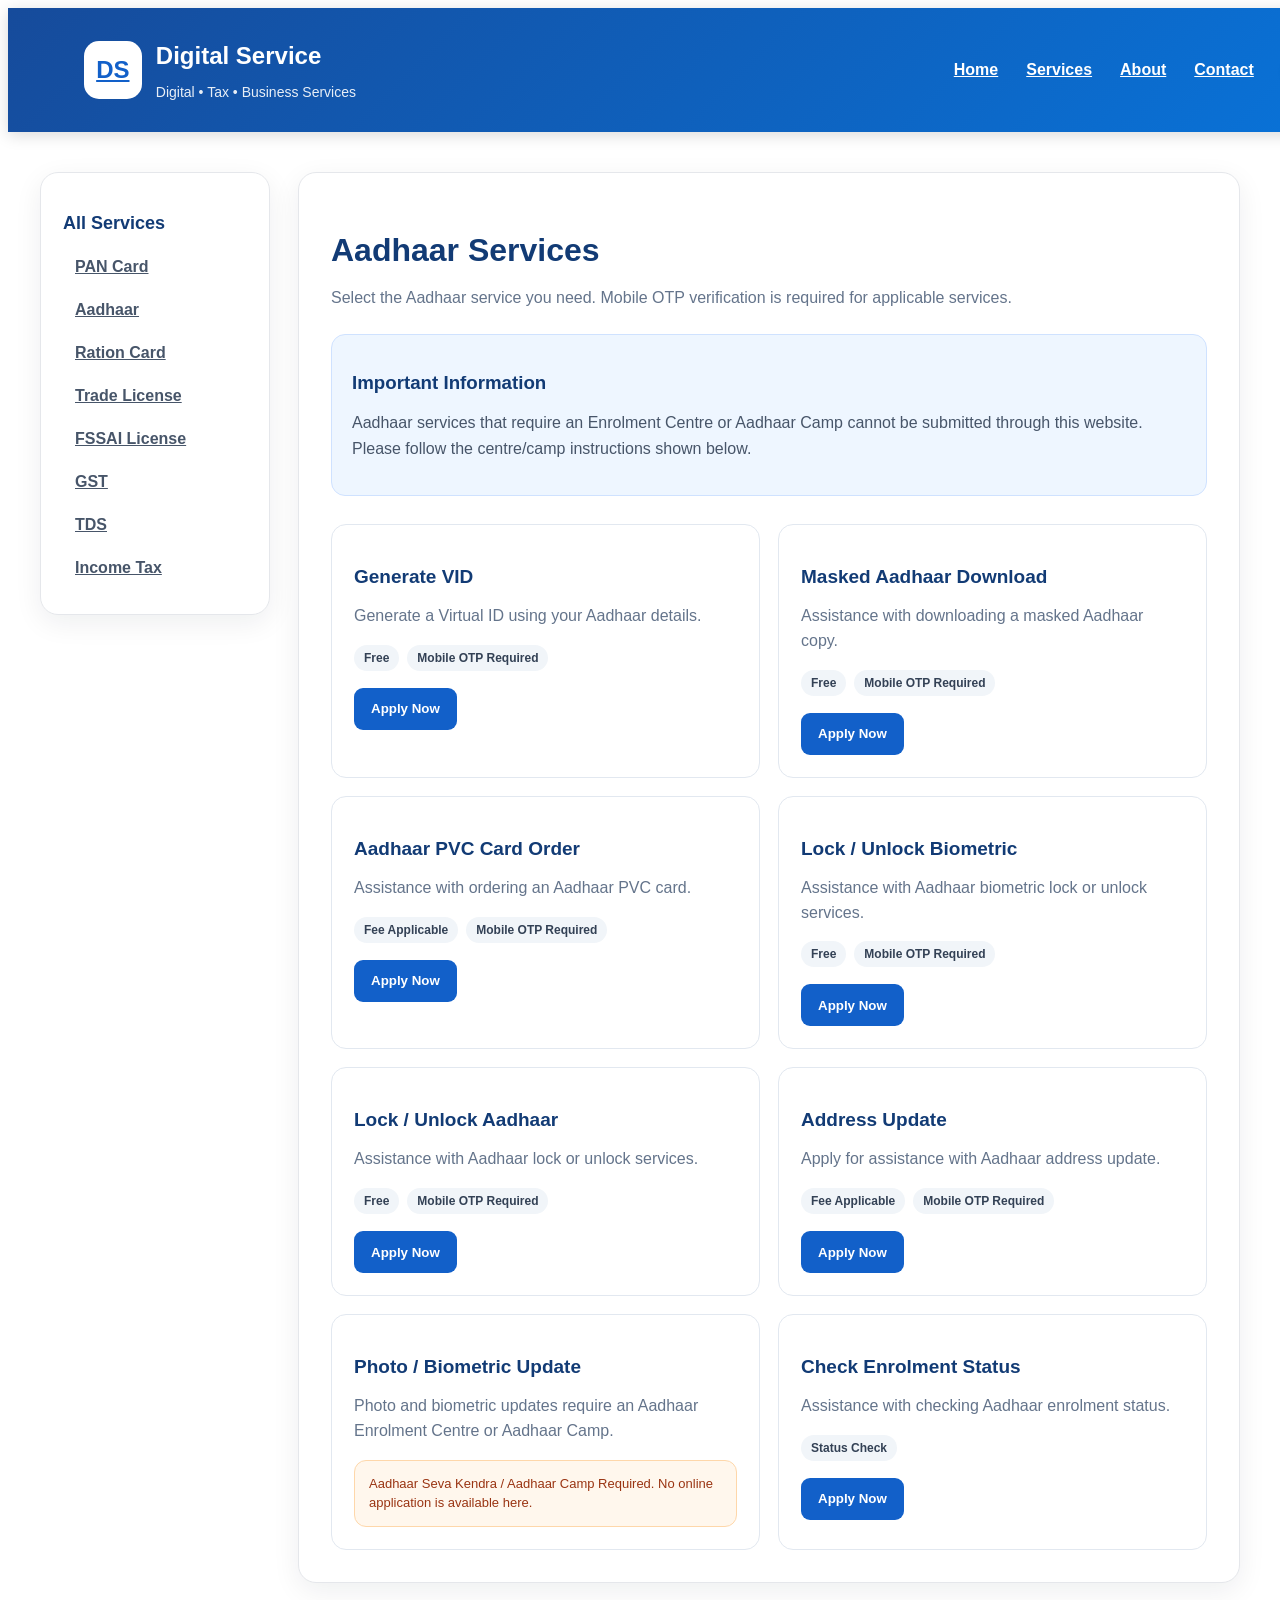
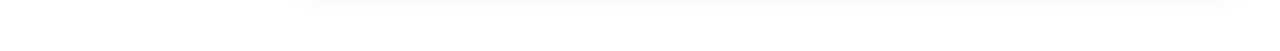
==== aadhaar-services.html @ f0ecd900 "Add Aadhaar services page and login redirect" ====
<!DOCTYPE html>
<html lang="en">
<head>
    <meta charset="UTF-8">
    <meta name="viewport" content="width=device-width, initial-scale=1.0">

    <title>Aadhaar Services | Digital Service</title>
    <meta name="description" content="Aadhaar related digital assistance services by Digital Service.">

    <link rel="stylesheet" href="theme.css">

    <style>
        /* Existing Digital Service navbar styles */
        .navbar {
            width: 100%;
            background: linear-gradient(135deg, #164b9b, #0875dc);
            color: white;
            padding: 18px 6%;
            display: flex;
            align-items: center;
            justify-content: space-between;
            gap: 30px;
            position: sticky;
            top: 0;
            z-index: 999;
            box-shadow: 0 3px 15px rgba(0,0,0,0.15);
        }

        .brand {
            display: flex;
            align-items: center;
            gap: 14px;
            flex-shrink: 0;
        }

        .brand-logo {
            width: 58px;
            height: 58px;
            background: white;
            color: #1260c9;
            border-radius: 15px;
            display: flex;
            align-items: center;
            justify-content: center;
            font-size: 24px;
            font-weight: 800;
        }

        .brand-text h1 {
            font-size: 24px;
            margin-bottom: 3px;
        }

        .brand-text p {
            font-size: 14px;
            opacity: 0.9;
        }

        .nav-links {
            display: flex;
            align-items: center;
            justify-content: flex-end;
            gap: 28px;
            font-weight: 600;
        }

        .nav-links a {
            color: white;
            transition: 0.2s;
            white-space: nowrap;
        }

        .nav-links a:hover {
            opacity: 0.75;
        }

        @media (max-width: 1100px) {
            .navbar {
                padding: 15px 3%;
            }

            .nav-links {
                gap: 16px;
                font-size: 14px;
            }
        }

        @media (max-width: 800px) {
            .navbar {
                flex-direction: column;
                align-items: flex-start;
            }

            .nav-links {
                width: 100%;
                justify-content: flex-start;
                flex-wrap: wrap;
                gap: 14px 20px;
            }
        }

        @media (max-width: 520px) {
            .brand-logo {
                width: 48px;
                height: 48px;
                font-size: 20px;
            }

            .brand-text h1 {
                font-size: 20px;
            }

            .brand-text p {
                font-size: 12px;
            }
        }

        .aadhaar-page {
            max-width: 1200px;
            margin: 0 auto;
            padding: 40px 24px 60px;
        }

        .aadhaar-layout {
            display: grid;
            grid-template-columns: 230px minmax(0, 1fr);
            gap: 28px;
            align-items: start;
        }

        .aadhaar-sidebar,
        .aadhaar-main-card {
            background: #ffffff;
            border: 1px solid #e5e7eb;
            border-radius: 18px;
            box-shadow: 0 8px 28px rgba(15, 23, 42, 0.07);
        }

        .aadhaar-sidebar {
            padding: 22px;
            position: sticky;
            top: 105px;
        }

        .aadhaar-sidebar h3 {
            margin-bottom: 14px;
            color: #123b75;
            font-size: 18px;
        }

        .aadhaar-sidebar a {
            display: block;
            padding: 10px 12px;
            border-radius: 9px;
            color: #475569;
            font-weight: 600;
            margin-bottom: 5px;
        }

        .aadhaar-sidebar a:hover {
            background: #eef5ff;
            color: #1260c9;
        }

        .aadhaar-main-card {
            padding: 32px;
        }

        .aadhaar-heading {
            margin-bottom: 24px;
        }

        .aadhaar-heading h2 {
            color: #123b75;
            font-size: 32px;
            margin-bottom: 8px;
        }

        .aadhaar-heading p {
            color: #64748b;
            line-height: 1.6;
        }

        .aadhaar-info {
            background: #eef6ff;
            border: 1px solid #cfe2ff;
            border-radius: 14px;
            padding: 18px 20px;
            margin-bottom: 28px;
        }

        .aadhaar-info h3 {
            color: #123b75;
            margin-bottom: 8px;
        }

        .aadhaar-info p {
            color: #475569;
            line-height: 1.6;
        }

        .aadhaar-services-grid {
            display: grid;
            grid-template-columns: repeat(2, minmax(0, 1fr));
            gap: 18px;
        }

        .aadhaar-service-card {
            border: 1px solid #e2e8f0;
            border-radius: 15px;
            padding: 22px;
            background: #ffffff;
            transition: transform 0.2s ease, box-shadow 0.2s ease;
        }

        .aadhaar-service-card:hover {
            transform: translateY(-2px);
            box-shadow: 0 8px 22px rgba(15, 23, 42, 0.08);
        }

        .aadhaar-service-card h3 {
            color: #123b75;
            font-size: 19px;
            margin-bottom: 8px;
        }

        .aadhaar-service-card p {
            color: #64748b;
            line-height: 1.55;
            margin-bottom: 16px;
        }

        .aadhaar-meta {
            display: flex;
            flex-wrap: wrap;
            gap: 8px;
            margin-bottom: 17px;
        }

        .aadhaar-badge {
            display: inline-flex;
            align-items: center;
            padding: 6px 10px;
            border-radius: 999px;
            background: #f1f5f9;
            color: #334155;
            font-size: 12px;
            font-weight: 700;
        }

        .aadhaar-apply-btn {
            display: inline-flex;
            align-items: center;
            justify-content: center;
            min-height: 42px;
            padding: 10px 17px;
            border: 0;
            border-radius: 9px;
            background: #1260c9;
            color: #ffffff !important;
            font-weight: 700;
            cursor: pointer;
        }

        .aadhaar-apply-btn:hover {
            background: #0d4fa8;
        }

        .aadhaar-centre-box {
            background: #fff7ed;
            border: 1px solid #fed7aa;
            border-radius: 12px;
            padding: 13px 14px;
            color: #9a3412;
            font-size: 13px;
            line-height: 1.5;
        }

        @media (max-width: 850px) {
            .aadhaar-layout {
                grid-template-columns: 1fr;
            }

            .aadhaar-sidebar {
                position: static;
            }

            .aadhaar-services-grid {
                grid-template-columns: 1fr;
            }
        }

        html[data-theme="dark"] .aadhaar-sidebar,
        html[data-theme="dark"] .aadhaar-main-card,
        html[data-theme="dark"] .aadhaar-service-card {
            background: #1e1e1e !important;
            border-color: #333 !important;
            color: #f1f1f1 !important;
        }

        html[data-theme="dark"] .aadhaar-sidebar h3,
        html[data-theme="dark"] .aadhaar-heading h2,
        html[data-theme="dark"] .aadhaar-info h3,
        html[data-theme="dark"] .aadhaar-service-card h3 {
            color: #f1f1f1 !important;
        }

        html[data-theme="dark"] .aadhaar-sidebar a,
        html[data-theme="dark"] .aadhaar-heading p,
        html[data-theme="dark"] .aadhaar-info p,
        html[data-theme="dark"] .aadhaar-service-card p {
            color: #cbd5e1 !important;
        }

        html[data-theme="dark"] .aadhaar-info {
            background: #172554 !important;
            border-color: #1e40af !important;
        }

        html[data-theme="dark"] .aadhaar-badge {
            background: #334155 !important;
            color: #f1f5f9 !important;
        }

        html[data-theme="dark"] .aadhaar-centre-box {
            background: #431407 !important;
            border-color: #7c2d12 !important;
            color: #fed7aa !important;
        }
    </style>
</head>

<body>

<header class="navbar">
    <div class="brand">
        <a href="index.html" class="brand-logo" aria-label="Digital Service Home">DS</a>

        <div class="brand-text">
            <h1>Digital Service</h1>
            <p>Digital • Tax • Business Services</p>
        </div>
    </div>

    <nav class="nav-links">
        <a href="index.html">Home</a>
        <a href="index.html#services">Services</a>
        <a href="index.html#about">About</a>
        <a href="index.html#contact">Contact</a>
    </nav>
</header>

<main class="aadhaar-page">

    <div class="aadhaar-layout">

        <aside class="aadhaar-sidebar">
            <h3>All Services</h3>

            <a href="index.html#services">PAN Card</a>
            <a href="aadhaar-services.html">Aadhaar</a>
            <a href="index.html#services">Ration Card</a>
            <a href="index.html#services">Trade License</a>
            <a href="index.html#services">FSSAI License</a>
            <a href="index.html#services">GST</a>
            <a href="index.html#services">TDS</a>
            <a href="index.html#services">Income Tax</a>
        </aside>

        <section class="aadhaar-main-card">

            <div class="aadhaar-heading">
                <h2>Aadhaar Services</h2>
                <p>
                    Select the Aadhaar service you need.
                    Mobile OTP verification is required for applicable services.
                </p>
            </div>

            <div class="aadhaar-info">
                <h3>Important Information</h3>
                <p>
                    Aadhaar services that require an Enrolment Centre or
                    Aadhaar Camp cannot be submitted through this website.
                    Please follow the centre/camp instructions shown below.
                </p>
            </div>

            <div class="aadhaar-services-grid">

                <article class="aadhaar-service-card">
                    <h3>Generate VID</h3>
                    <p>Generate a Virtual ID using your Aadhaar details.</p>

                    <div class="aadhaar-meta">
                        <span class="aadhaar-badge">Free</span>
                        <span class="aadhaar-badge">Mobile OTP Required</span>
                    </div>

                    <button
                        class="aadhaar-apply-btn"
                        type="button"
                        onclick="applyAadhaarService('Generate VID')">
                        Apply Now
                    </button>
                </article>

                <article class="aadhaar-service-card">
                    <h3>Masked Aadhaar Download</h3>
                    <p>Assistance with downloading a masked Aadhaar copy.</p>

                    <div class="aadhaar-meta">
                        <span class="aadhaar-badge">Free</span>
                        <span class="aadhaar-badge">Mobile OTP Required</span>
                    </div>

                    <button
                        class="aadhaar-apply-btn"
                        type="button"
                        onclick="applyAadhaarService('Masked Aadhaar Download')">
                        Apply Now
                    </button>
                </article>

                <article class="aadhaar-service-card">
                    <h3>Aadhaar PVC Card Order</h3>
                    <p>Assistance with ordering an Aadhaar PVC card.</p>

                    <div class="aadhaar-meta">
                        <span class="aadhaar-badge">Fee Applicable</span>
                        <span class="aadhaar-badge">Mobile OTP Required</span>
                    </div>

                    <button
                        class="aadhaar-apply-btn"
                        type="button"
                        onclick="applyAadhaarService('Aadhaar PVC Card Order')">
                        Apply Now
                    </button>
                </article>

                <article class="aadhaar-service-card">
                    <h3>Lock / Unlock Biometric</h3>
                    <p>Assistance with Aadhaar biometric lock or unlock services.</p>

                    <div class="aadhaar-meta">
                        <span class="aadhaar-badge">Free</span>
                        <span class="aadhaar-badge">Mobile OTP Required</span>
                    </div>

                    <button
                        class="aadhaar-apply-btn"
                        type="button"
                        onclick="applyAadhaarService('Lock / Unlock Biometric')">
                        Apply Now
                    </button>
                </article>

                <article class="aadhaar-service-card">
                    <h3>Lock / Unlock Aadhaar</h3>
                    <p>Assistance with Aadhaar lock or unlock services.</p>

                    <div class="aadhaar-meta">
                        <span class="aadhaar-badge">Free</span>
                        <span class="aadhaar-badge">Mobile OTP Required</span>
                    </div>

                    <button
                        class="aadhaar-apply-btn"
                        type="button"
                        onclick="applyAadhaarService('Lock / Unlock Aadhaar')">
                        Apply Now
                    </button>
                </article>

                <article class="aadhaar-service-card">
                    <h3>Address Update</h3>
                    <p>Apply for assistance with Aadhaar address update.</p>

                    <div class="aadhaar-meta">
                        <span class="aadhaar-badge">Fee Applicable</span>
                        <span class="aadhaar-badge">Mobile OTP Required</span>
                    </div>

                    <button
                        class="aadhaar-apply-btn"
                        type="button"
                        onclick="applyAadhaarService('Address Update')">
                        Apply Now
                    </button>
                </article>

                <article class="aadhaar-service-card">
                    <h3>Photo / Biometric Update</h3>
                    <p>
                        Photo and biometric updates require an Aadhaar
                        Enrolment Centre or Aadhaar Camp.
                    </p>

                    <div class="aadhaar-centre-box">
                        Aadhaar Seva Kendra / Aadhaar Camp Required.
                        No online application is available here.
                    </div>
                </article>

                <article class="aadhaar-service-card">
                    <h3>Check Enrolment Status</h3>
                    <p>Assistance with checking Aadhaar enrolment status.</p>

                    <div class="aadhaar-meta">
                        <span class="aadhaar-badge">Status Check</span>
                    </div>

                    <button
                        class="aadhaar-apply-btn"
                        type="button"
                        onclick="applyAadhaarService('Check Enrolment Status')">
                        Apply Now
                    </button>
                </article>

            </div>

        </section>

    </div>

</main>

<script src="theme.js"></script>

<script>
function applyAadhaarService(serviceName) {
    window.location.href =
        "apply.html?service=" +
        encodeURIComponent("Aadhaar") +
        "&aadhaarService=" +
        encodeURIComponent(serviceName);
}
</script>

</body>
</html>
---- theme.css ----
/* =====================================================
   SOFT DARK MODE — SHARED WEBSITE THEME
===================================================== */

html[data-theme="dark"] body {
    background: #20242a !important;
    color: #e7e9ec !important;
}

html[data-theme="dark"] .header,
html[data-theme="dark"] .card,
html[data-theme="dark"] .panel,
html[data-theme="dark"] .auth-card,
html[data-theme="dark"] .login-box,
html[data-theme="dark"] .detail-card,
html[data-theme="dark"] .stat-card,
html[data-theme="dark"] .table-wrap,
html[data-theme="dark"] article.card {
    background: #2b3037 !important;
    color: #e7e9ec !important;
    border-color: #424850 !important;
}

html[data-theme="dark"] main,
html[data-theme="dark"] section,
html[data-theme="dark"] article {
    color: #e7e9ec !important;
}

html[data-theme="dark"] input,
html[data-theme="dark"] textarea,
html[data-theme="dark"] select {
    background: #252a30 !important;
    color: #e7e9ec !important;
    border-color: #4a515a !important;
}

html[data-theme="dark"] input::placeholder,
html[data-theme="dark"] textarea::placeholder {
    color: #aeb4bc !important;
}

html[data-theme="dark"] table,
html[data-theme="dark"] th,
html[data-theme="dark"] td {
    background: #2b3037 !important;
    color: #e7e9ec !important;
    border-color: #424850 !important;
}

html[data-theme="dark"] .modal-overlay {
    background: rgba(20, 22, 25, 0.78) !important;
}

html[data-theme="dark"] .modal,
html[data-theme="dark"] .modal-card,
html[data-theme="dark"] .modal-header,
html[data-theme="dark"] .modal-body,
html[data-theme="dark"] .modal-footer {
    background: #2b3037 !important;
    color: #e7e9ec !important;
    border-color: #424850 !important;
}

html[data-theme="dark"] .footer,
html[data-theme="dark"] .site-footer {
    background: #181b1f !important;
    color: #c9ced5 !important;
}

html[data-theme="dark"] a {
    color: #8ab4f8;
}

html[data-theme="dark"] label,
html[data-theme="dark"] p,
html[data-theme="dark"] li {
    color: inherit;
}

.theme-toggle-global {
    position: fixed;
    right: 22px;
    bottom: 22px;
    width: 46px;
    height: 46px;
    border: 1px solid rgba(255,255,255,0.35);
    border-radius: 50%;
    background: #3b82d0;
    color: #fff;
    font-size: 20px;
    cursor: pointer;
    z-index: 99999;
    box-shadow: 0 5px 18px rgba(0,0,0,0.25);
}

/* Homepage dark-mode visual polish */
html[data-theme="dark"] .advertisement-section {
    background: #20242a !important;
}

html[data-theme="dark"] .ad-slider {
    background: #252a30 !important;
    border-color: #3d444c !important;
}

html[data-theme="dark"] .btn-outline {
    background: #2b3037 !important;
    color: #8ab4f8 !important;
    border-color: #4a90e2 !important;
}

html[data-theme="dark"] .btn-outline:hover {
    background: #343b44 !important;
}

html[data-theme="dark"] .btn-primary {
    color: #ffffff !important;
}

/* =====================================================
   GLOBAL TYPOGRAPHY + DARK MODE FIX
===================================================== */

html,
body {
    font-family: Inter, "Segoe UI", Roboto, Helvetica, Arial, sans-serif !important;
}

html[data-theme="dark"] body,
html[data-theme="dark"] main,
html[data-theme="dark"] section,
html[data-theme="dark"] article,
html[data-theme="dark"] .container {
    background-color: #20242a !important;
    color: #e7e9ec !important;
}

html[data-theme="dark"] .success-box {
    background: #2b3037 !important;
    color: #e7e9ec !important;
    border: 1px solid #424850 !important;
}

html[data-theme="dark"] .application-id {
    background: #252f3d !important;
    color: #8ab4f8 !important;
}

html[data-theme="dark"] .new-btn {
    background: #3b82d0 !important;
    color: #ffffff !important;
}

html[data-theme="dark"] footer,
html[data-theme="dark"] footer p,
html[data-theme="dark"] .footer,
html[data-theme="dark"] .site-footer {
    background: #181b1f !important;
    color: #c9ced5 !important;
}

html[data-theme="dark"] h1,
html[data-theme="dark"] h2,
html[data-theme="dark"] h3,
html[data-theme="dark"] h4,
html[data-theme="dark"] h5,
html[data-theme="dark"] h6,
html[data-theme="dark"] p,
html[data-theme="dark"] li,
html[data-theme="dark"] label,
html[data-theme="dark"] td,
html[data-theme="dark"] th {
    color: inherit;
}


/* =====================================================
   COMPACT TOP THEME SWITCH
===================================================== */

.theme-toggle-global {
    position: fixed !important;
    top: 14px !important;
    right: 145px !important;
    bottom: auto !important;
    width: 68px !important;
    height: 30px !important;
    padding: 3px !important;
    display: flex !important;
    align-items: center !important;
    justify-content: space-between !important;
    border: 1px solid #cbd5e1 !important;
    border-radius: 999px !important;
    background: #e8edf4 !important;
    color: #64748b !important;
    box-shadow: 0 2px 8px rgba(0,0,0,.16) !important;
    font-size: 14px !important;
    line-height: 1 !important;
    cursor: pointer !important;
    z-index: 99999 !important;
}

.theme-toggle-icon {
    width: 22px !important;
    height: 22px !important;
    display: flex !important;
    align-items: center !important;
    justify-content: center !important;
    font-size: 15px !important;
    z-index: 2 !important;
}

.theme-toggle-track {
    position: absolute !important;
    top: 3px !important;
    left: 3px !important;
    width: 24px !important;
    height: 24px !important;
    border-radius: 50% !important;
    background: #ffffff !important;
    box-shadow: 0 1px 4px rgba(0,0,0,.22) !important;
    transition: transform .22s ease !important;
    pointer-events: none !important;
}

.theme-toggle-knob {
    display: none !important;
}

.theme-toggle-sun {
    color: #475569 !important;
}

.theme-toggle-moon {
    color: #94a3b8 !important;
}

.theme-toggle-global.is-dark {
    background: #20283a !important;
    border-color: #3f4b63 !important;
    color: #cbd5e1 !important;
}

.theme-toggle-global.is-dark .theme-toggle-track {
    transform: translateX(38px) !important;
    background: #596579 !important;
}

.theme-toggle-global.is-dark .theme-toggle-sun {
    color: #64748b !important;
}

.theme-toggle-global.is-dark .theme-toggle-moon {
    color: #f1f5f9 !important;
}

@media (max-width: 700px) {
    .theme-toggle-global {
        top: 10px !important;
        right: 82px !important;
        width: 62px !important;
        height: 28px !important;
    }

    .theme-toggle-global.is-dark .theme-toggle-track {
        transform: translateX(34px) !important;
    }
}


/* =====================================================
   FINAL NAVBAR THEME SWITCH POSITION
===================================================== */

.header-right .theme-toggle-global {
    position: relative !important;
    top: auto !important;
    right: auto !important;
    bottom: auto !important;
    width: 62px !important;
    height: 28px !important;
    min-width: 62px !important;
    flex: 0 0 62px !important;
    margin-left: 0 !important;
    padding: 2px !important;
}

.header-right .theme-toggle-track {
    top: 2px !important;
    left: 2px !important;
    width: 24px !important;
    height: 24px !important;
}

.header-right .theme-toggle-global.is-dark .theme-toggle-track {
    transform: translateX(34px) !important;
}

.nav-links .theme-toggle-global {
    position: relative !important;
    top: auto !important;
    right: auto !important;
    bottom: auto !important;
    width: 62px !important;
    height: 28px !important;
    min-width: 62px !important;
    flex: 0 0 62px !important;
    margin-left: 4px !important;
    padding: 2px !important;
}

.nav-links .theme-toggle-track {
    top: 2px !important;
    left: 2px !important;
    width: 24px !important;
    height: 24px !important;
}

.nav-links .theme-toggle-global.is-dark .theme-toggle-track {
    transform: translateX(34px) !important;
}

@media (max-width: 700px) {
.header-right .theme-toggle-global {
    position: relative !important;
    top: auto !important;
    right: auto !important;
    bottom: auto !important;
    width: 62px !important;
    height: 28px !important;
    min-width: 62px !important;
    flex: 0 0 62px !important;
    margin-left: 0 !important;
    padding: 2px !important;
}

.header-right .theme-toggle-track {
    top: 2px !important;
    left: 2px !important;
    width: 24px !important;
    height: 24px !important;
}

.header-right .theme-toggle-global.is-dark .theme-toggle-track {
    transform: translateX(34px) !important;
}

    .nav-links .theme-toggle-global {
        width: 56px !important;
        min-width: 56px !important;
        flex-basis: 56px !important;
        height: 26px !important;
        margin-left: 2px !important;
    }

    .nav-links .theme-toggle-track {
        width: 22px !important;
        height: 22px !important;
    }

    .nav-links .theme-toggle-global.is-dark .theme-toggle-track {
        transform: translateX(30px) !important;
    }
}

/* =====================================================
   DARK MODE NAVBAR TEXT
===================================================== */

html[data-theme="dark"] .navbar .nav-links a {
    color: #f8fafc !important;
    opacity: 1 !important;
}

html[data-theme="dark"] .navbar .nav-links a:hover {
    color: #ffffff !important;
    opacity: 1 !important;
}

html[data-theme="dark"] .navbar .brand-text h1,
html[data-theme="dark"] .navbar .brand-text p {
    color: #f8fafc !important;
}
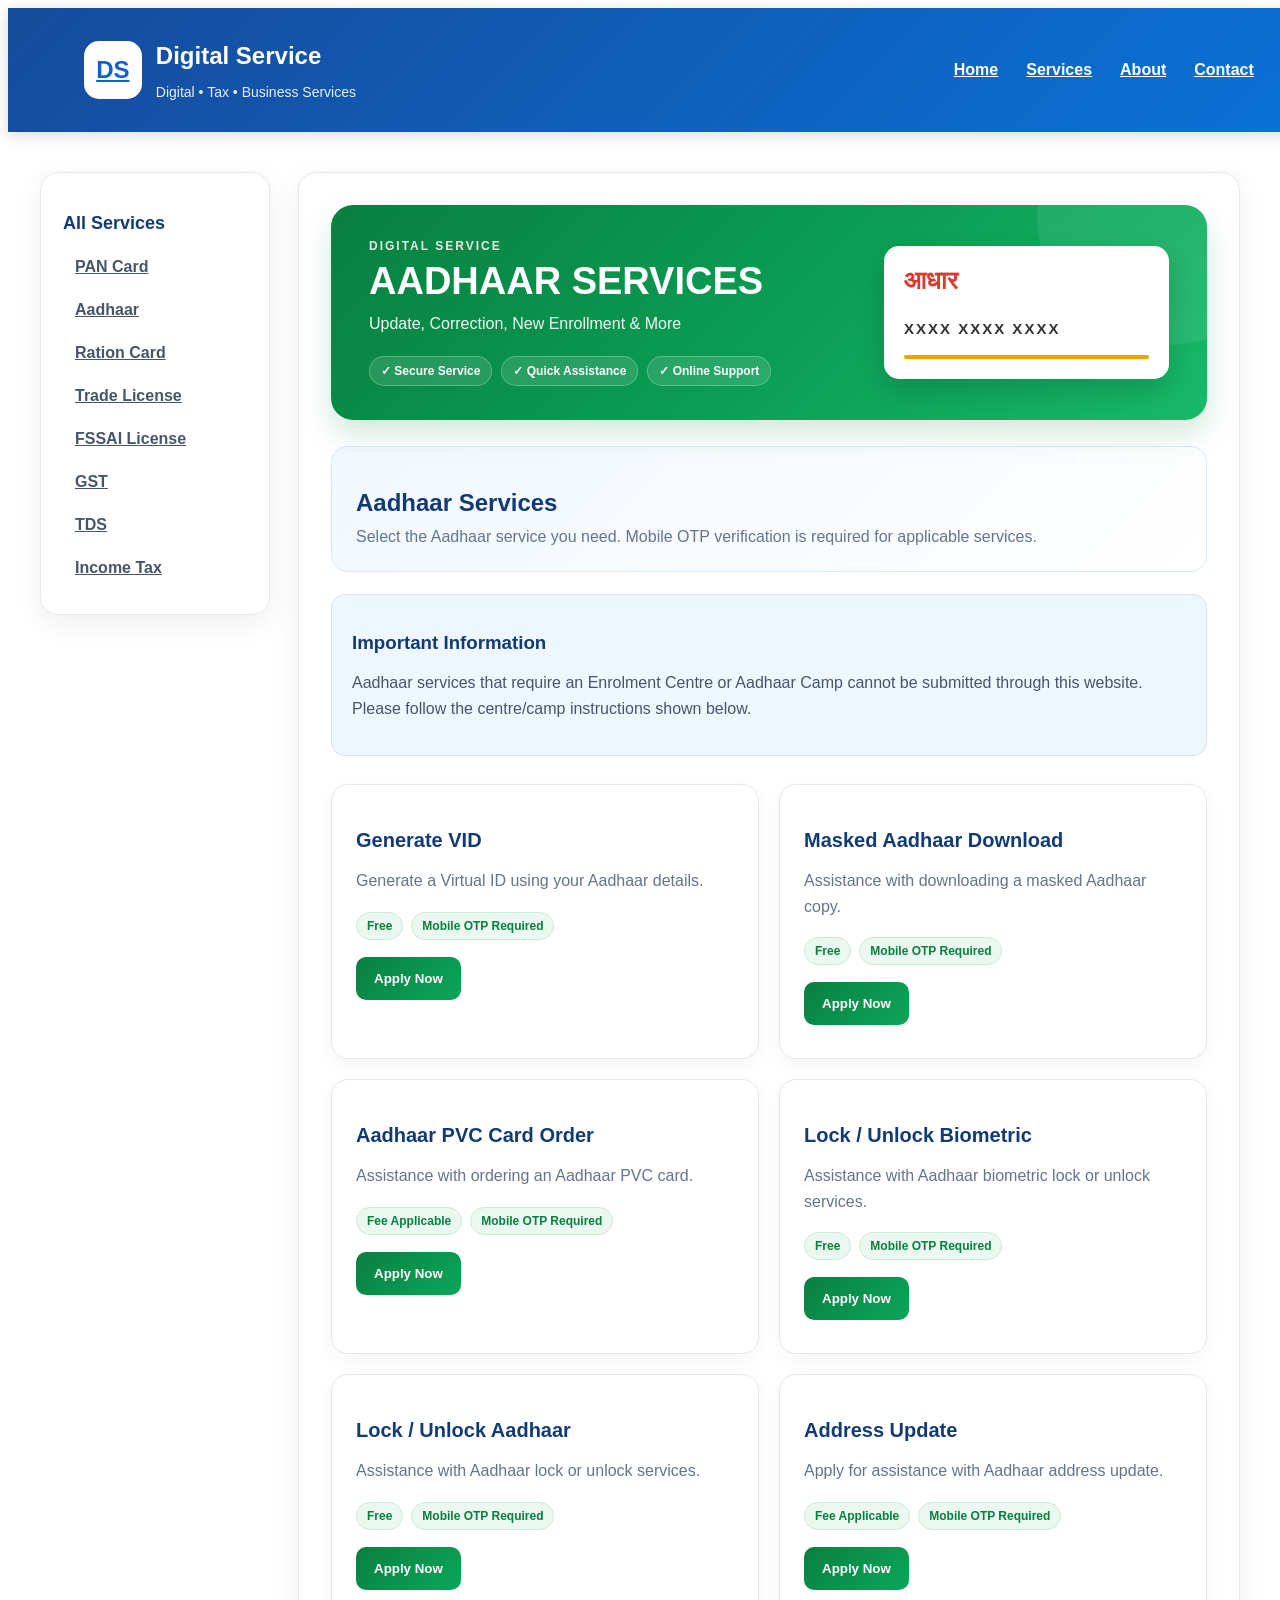
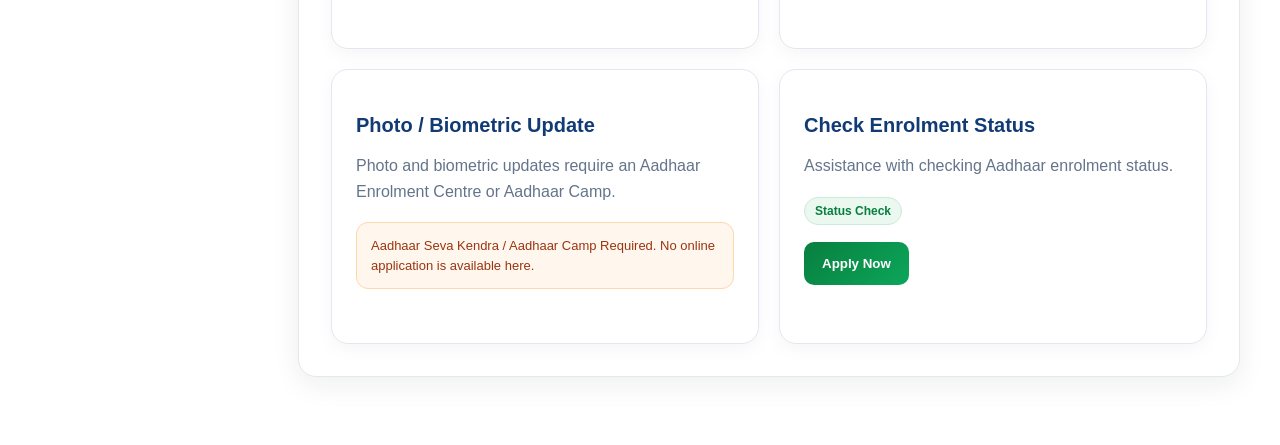
==== commit abb04518: "Update Aadhaar service page design" ====
--- a/aadhaar-services.html
+++ b/aadhaar-services.html
@@ -327,6 +327,221 @@
             border-color: #7c2d12 !important;
             color: #fed7aa !important;
         }
+        /* Aadhaar Demo Design */
+        .aadhaar-demo-banner {
+            display: flex;
+            align-items: center;
+            justify-content: space-between;
+            gap: 32px;
+            margin-bottom: 26px;
+            padding: 34px 38px;
+            border-radius: 22px;
+            background: linear-gradient(135deg, #087f3f 0%, #0b9f55 55%, #18b968 100%);
+            box-shadow: 0 14px 30px rgba(8, 127, 63, 0.18);
+            overflow: hidden;
+            position: relative;
+        }
+
+        .aadhaar-demo-banner::after {
+            content: "";
+            position: absolute;
+            width: 260px;
+            height: 260px;
+            right: -90px;
+            top: -120px;
+            border-radius: 50%;
+            background: rgba(255, 255, 255, 0.08);
+        }
+
+        .aadhaar-demo-content {
+            position: relative;
+            z-index: 1;
+            flex: 1;
+        }
+
+        .aadhaar-demo-kicker {
+            margin-bottom: 8px;
+            color: rgba(255, 255, 255, 0.88);
+            font-size: 12px;
+            font-weight: 800;
+            letter-spacing: 2px;
+        }
+
+        .aadhaar-demo-content h2 {
+            margin: 0 0 9px;
+            color: #ffffff;
+            font-size: 38px;
+            line-height: 1.1;
+            font-weight: 900;
+        }
+
+        .aadhaar-demo-content p {
+            margin: 0 0 20px;
+            color: rgba(255, 255, 255, 0.95);
+            font-size: 16px;
+            line-height: 1.5;
+        }
+
+        .aadhaar-demo-checks {
+            display: flex;
+            flex-wrap: wrap;
+            gap: 9px;
+        }
+
+        .aadhaar-demo-checks span {
+            display: inline-flex;
+            align-items: center;
+            padding: 7px 11px;
+            border: 1px solid rgba(255, 255, 255, 0.25);
+            border-radius: 999px;
+            background: rgba(255, 255, 255, 0.12);
+            color: #ffffff;
+            font-size: 12px;
+            font-weight: 700;
+        }
+
+        .aadhaar-demo-card {
+            position: relative;
+            z-index: 1;
+            flex: 0 0 245px;
+            padding: 20px;
+            border-radius: 15px;
+            background: #ffffff;
+            box-shadow: 0 12px 28px rgba(0, 0, 0, 0.16);
+        }
+
+        .aadhaar-demo-logo {
+            margin-bottom: 24px;
+            color: #d83b32;
+            font-size: 25px;
+            font-weight: 900;
+        }
+
+        .aadhaar-demo-number {
+            color: #333333;
+            font-size: 15px;
+            font-weight: 700;
+            letter-spacing: 2px;
+        }
+
+        .aadhaar-demo-strip {
+            height: 4px;
+            margin-top: 18px;
+            border-radius: 5px;
+            background: #e6a800;
+        }
+
+        .aadhaar-heading {
+            margin-bottom: 22px;
+            padding: 22px 24px;
+            border: 1px solid #d9eaff;
+            border-radius: 16px;
+            background: linear-gradient(135deg, #f1f8ff, #ffffff);
+        }
+
+        .aadhaar-heading h2 {
+            margin-bottom: 7px;
+            color: #123b75;
+            font-size: 24px;
+            font-weight: 800;
+        }
+
+        .aadhaar-heading p {
+            margin: 0;
+            color: #64748b;
+            line-height: 1.6;
+        }
+
+        .aadhaar-services-grid {
+            display: grid;
+            grid-template-columns: repeat(2, minmax(0, 1fr));
+            gap: 20px;
+        }
+
+        .aadhaar-service-card {
+            min-height: 225px;
+            padding: 24px;
+            border: 1px solid #e2e8f0;
+            border-radius: 17px;
+            background: #ffffff;
+            box-shadow: 0 5px 18px rgba(15, 23, 42, 0.045);
+            transition: transform 0.2s ease, box-shadow 0.2s ease, border-color 0.2s ease;
+        }
+
+        .aadhaar-service-card:hover {
+            transform: translateY(-4px);
+            border-color: #b8dfca;
+            box-shadow: 0 12px 28px rgba(8, 127, 63, 0.12);
+        }
+
+        .aadhaar-service-card h3 {
+            margin-bottom: 9px;
+            color: #123b75;
+            font-size: 20px;
+            font-weight: 800;
+        }
+
+        .aadhaar-service-card p {
+            margin-bottom: 18px;
+            color: #64748b;
+            line-height: 1.6;
+        }
+
+        .aadhaar-badge {
+            background: #eaf8f0;
+            color: #087f3f;
+            border: 1px solid #ccebd8;
+            font-weight: 700;
+        }
+
+        .aadhaar-apply-btn {
+            min-height: 43px;
+            padding: 10px 18px;
+            border: 0;
+            border-radius: 10px;
+            background: linear-gradient(135deg, #087f3f, #0ca65a);
+            color: #ffffff !important;
+            font-weight: 800;
+            cursor: pointer;
+            transition: transform 0.2s ease, box-shadow 0.2s ease;
+        }
+
+        .aadhaar-apply-btn:hover {
+            transform: translateY(-1px);
+            box-shadow: 0 7px 17px rgba(8, 127, 63, 0.25);
+        }
+
+        @media (max-width: 850px) {
+            .aadhaar-demo-banner {
+                flex-direction: column;
+                align-items: stretch;
+            }
+
+            .aadhaar-demo-card {
+                flex: auto;
+                width: auto;
+            }
+
+            .aadhaar-services-grid {
+                grid-template-columns: 1fr;
+            }
+        }
+
+        @media (max-width: 520px) {
+            .aadhaar-demo-banner {
+                padding: 25px 20px;
+                border-radius: 17px;
+            }
+
+            .aadhaar-demo-content h2 {
+                font-size: 29px;
+            }
+
+            .aadhaar-demo-card {
+                padding: 17px;
+            }
+        }
+
     </style>
 </head>
 
@@ -368,6 +583,23 @@
         </aside>
 
         <section class="aadhaar-main-card">
+            <div class="aadhaar-demo-banner">
+                <div class="aadhaar-demo-content">
+                    <div class="aadhaar-demo-kicker">DIGITAL SERVICE</div>
+                    <h2>AADHAAR SERVICES</h2>
+                    <p>Update, Correction, New Enrollment &amp; More</p>
+                    <div class="aadhaar-demo-checks">
+                        <span>✓ Secure Service</span>
+                        <span>✓ Quick Assistance</span>
+                        <span>✓ Online Support</span>
+                    </div>
+                </div>
+                <div class="aadhaar-demo-card">
+                    <div class="aadhaar-demo-logo">आधार</div>
+                    <div class="aadhaar-demo-number">XXXX XXXX XXXX</div>
+                    <div class="aadhaar-demo-strip"></div>
+                </div>
+            </div>
 
             <div class="aadhaar-heading">
                 <h2>Aadhaar Services</h2>
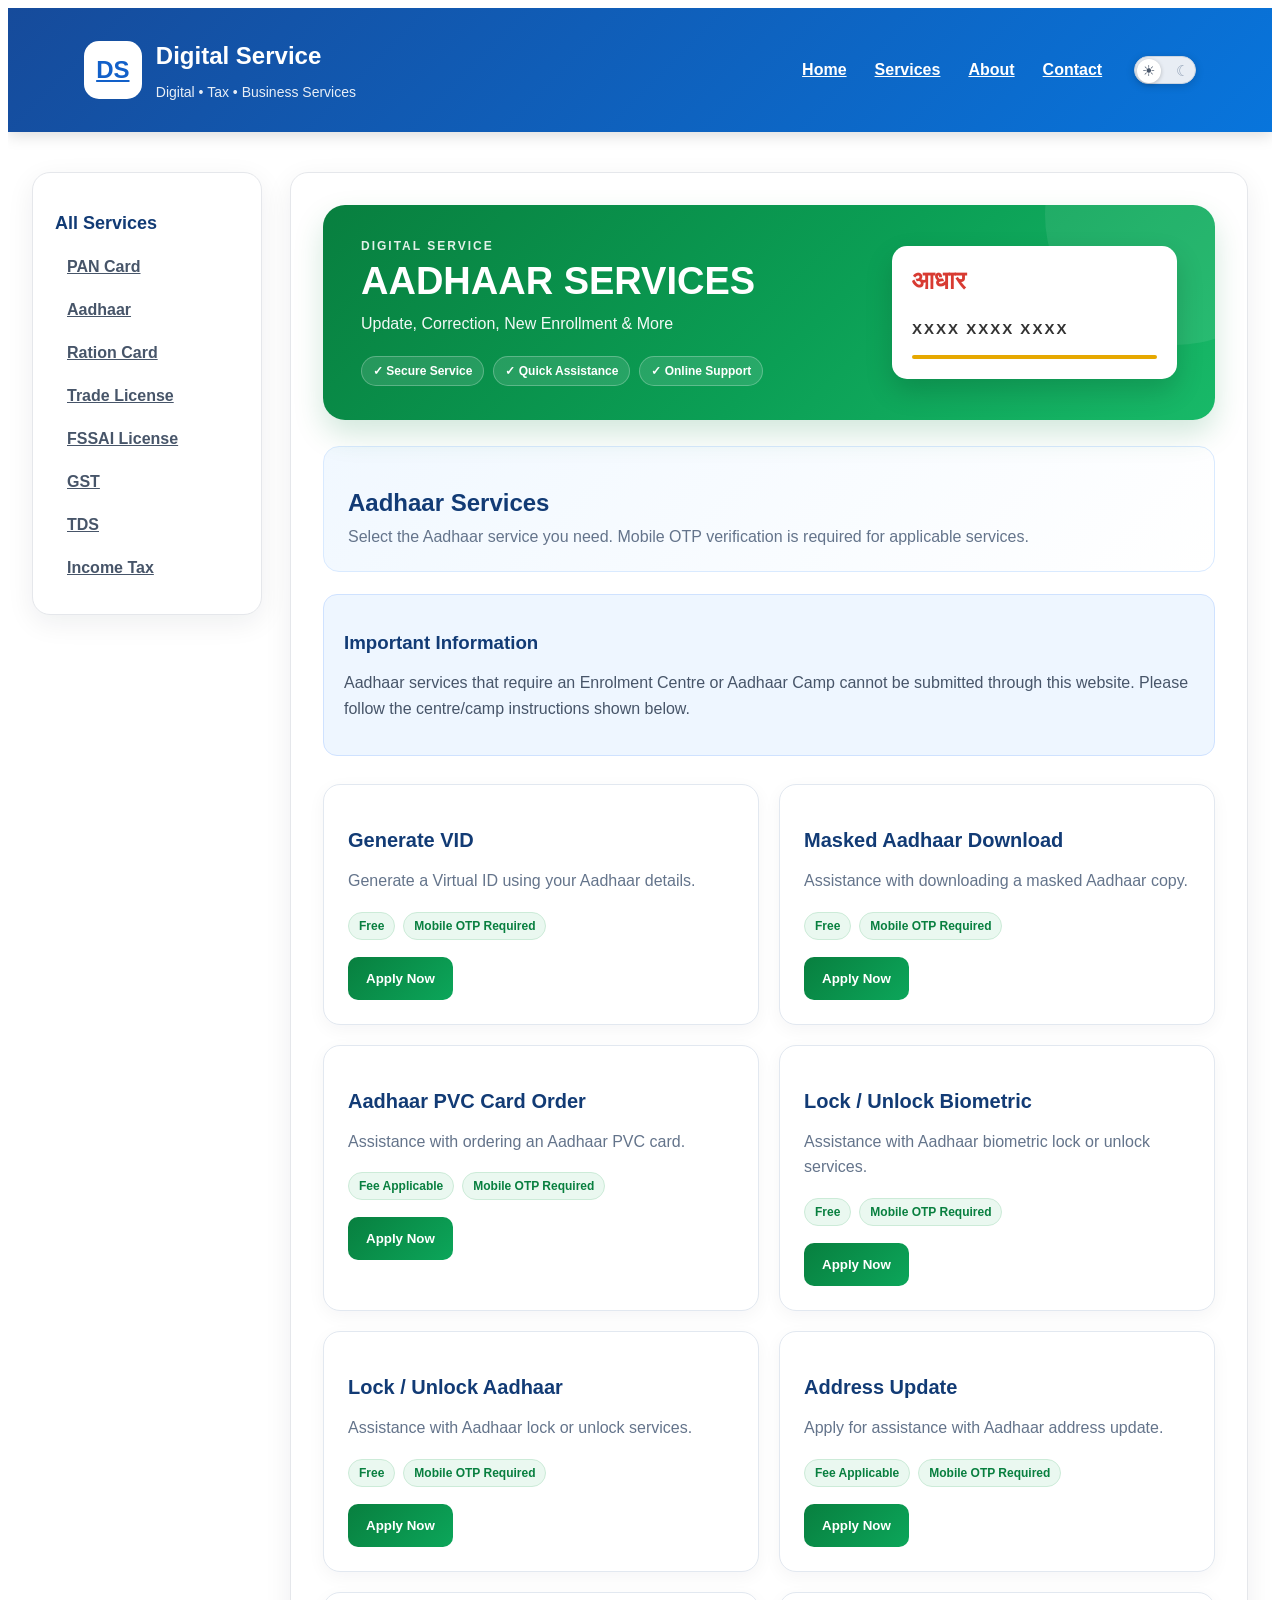
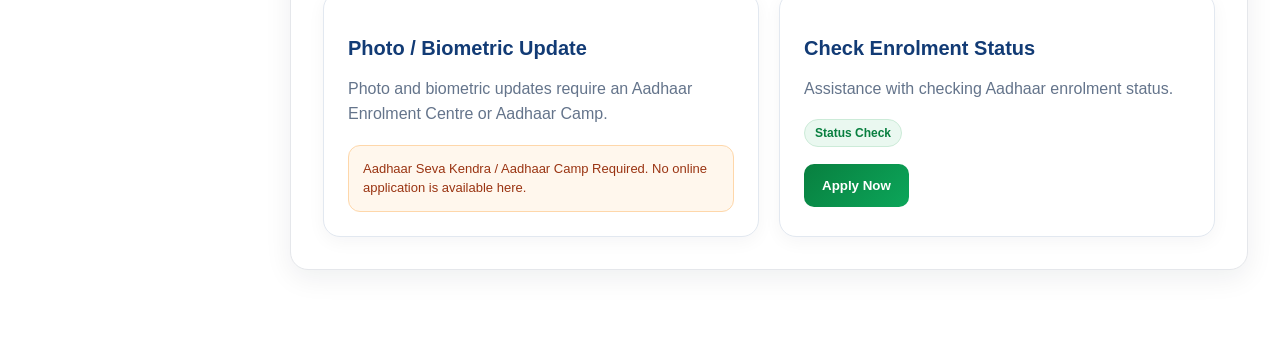
==== commit bd06f229: "Fix Aadhaar page responsive layout" ====
--- a/aadhaar-services.html
+++ b/aadhaar-services.html
@@ -539,6 +539,92 @@
 
             .aadhaar-demo-card {
                 padding: 17px;
+            }
+        }
+
+        /* Aadhaar Page - Final Layout Fix */
+        html, body {
+            max-width: 100%;
+            overflow-x: hidden;
+        }
+
+        .navbar {
+            width: 100%;
+            box-sizing: border-box;
+        }
+
+        .brand {
+            min-width: 0;
+        }
+
+        .brand-text {
+            min-width: 0;
+        }
+
+        .nav-links {
+            min-width: 0;
+        }
+
+        .aadhaar-page {
+            width: 100%;
+            max-width: 1280px;
+            box-sizing: border-box;
+        }
+
+        .aadhaar-layout {
+            width: 100%;
+            min-width: 0;
+        }
+
+        .aadhaar-main-card {
+            min-width: 0;
+            box-sizing: border-box;
+        }
+
+        .aadhaar-services-grid {
+            width: 100%;
+            min-width: 0;
+        }
+
+        .aadhaar-service-card {
+            min-width: 0;
+            box-sizing: border-box;
+        }
+
+        .aadhaar-demo-banner {
+            width: 100%;
+            box-sizing: border-box;
+        }
+
+        @media (max-width: 800px) {
+            .navbar {
+                width: 100%;
+                box-sizing: border-box;
+            }
+
+            .brand {
+                width: 100%;
+            }
+
+            .nav-links {
+                width: 100%;
+                box-sizing: border-box;
+            }
+        }
+
+        @media (max-width: 520px) {
+            .aadhaar-page {
+                padding-left: 14px;
+                padding-right: 14px;
+            }
+
+            .aadhaar-main-card {
+                padding: 18px;
+            }
+
+            .aadhaar-demo-banner {
+                margin-left: 0;
+                margin-right: 0;
             }
         }
 
